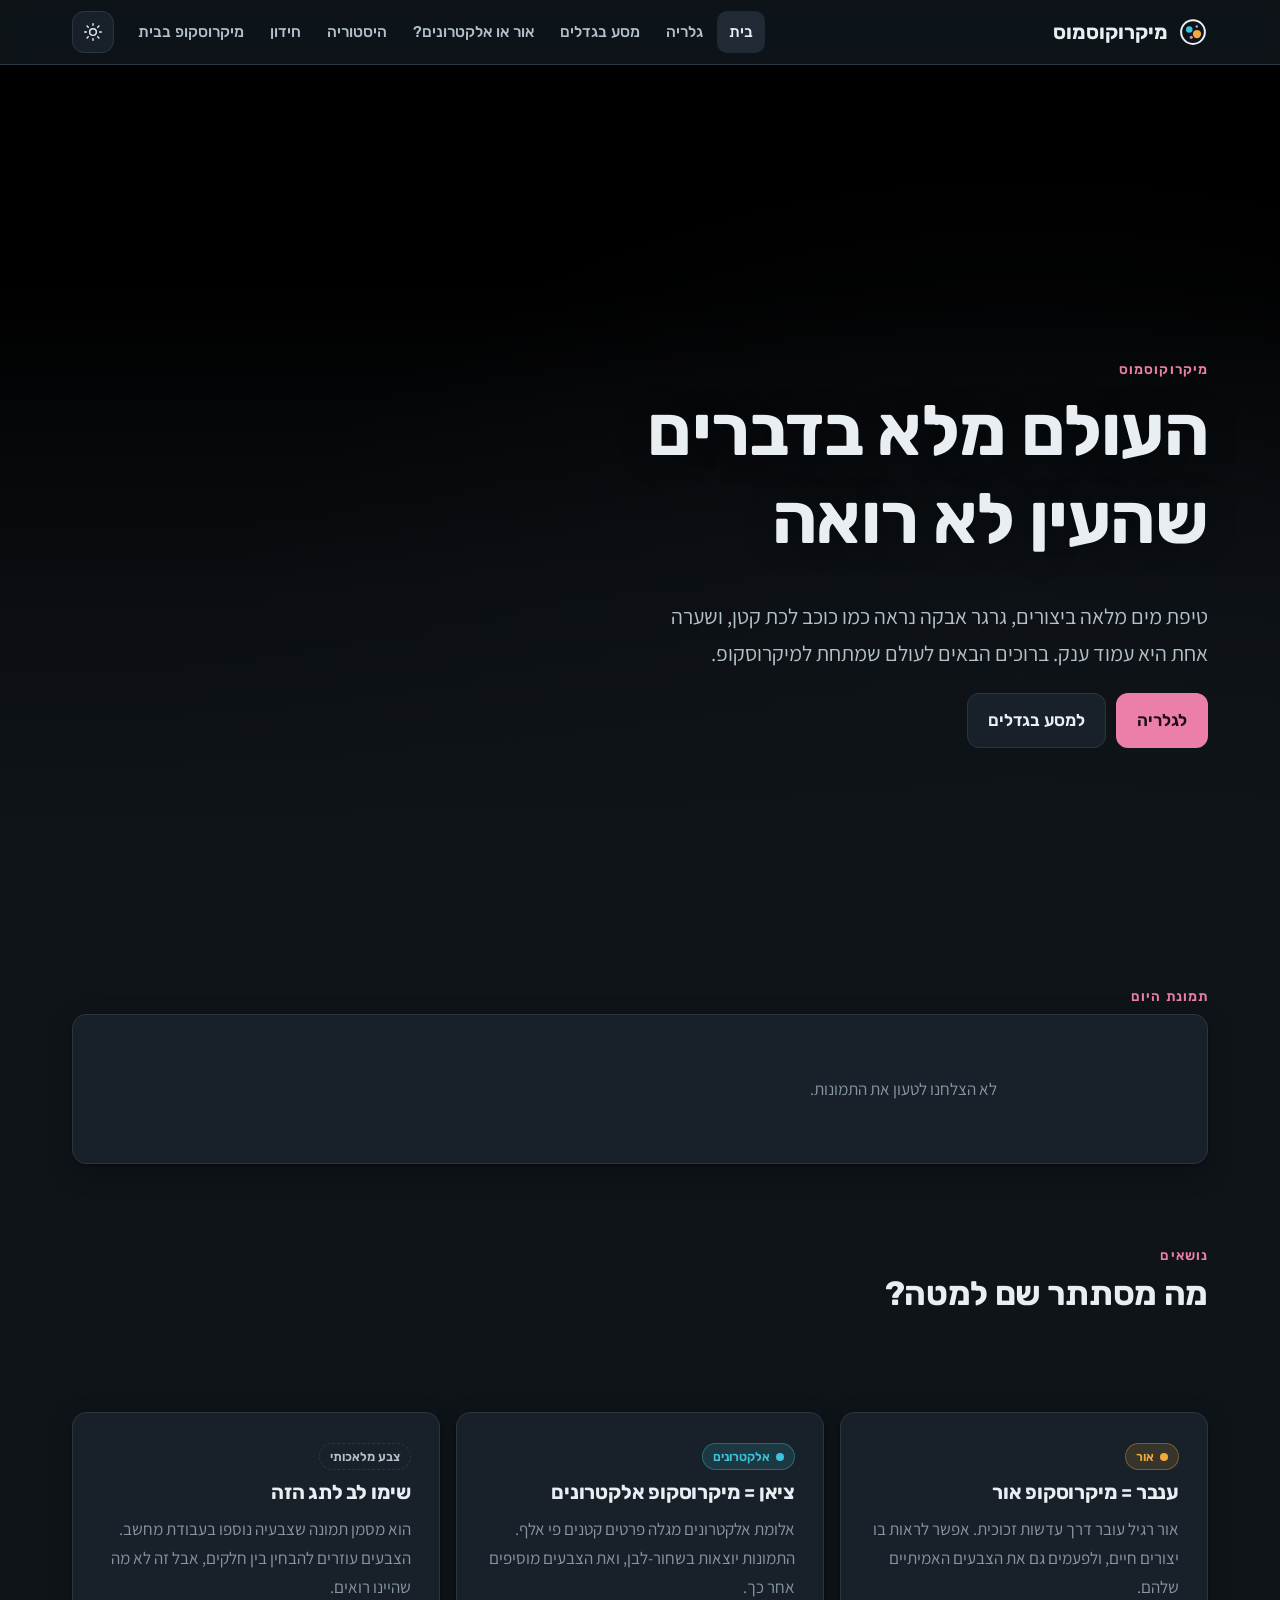
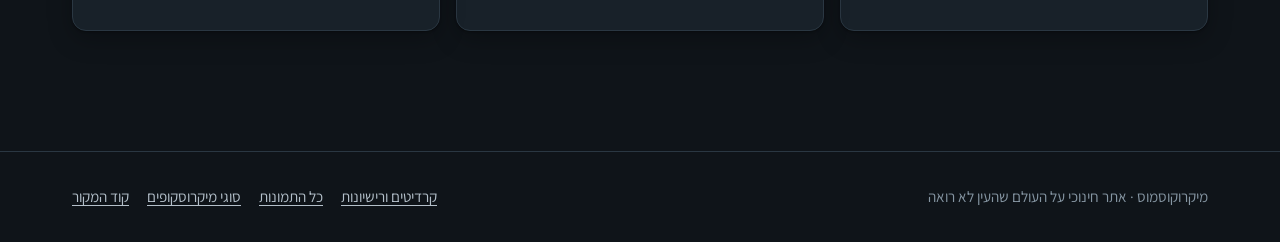
==== index.html @ 222867d0 "Site skeleton: pages, styles, JS, image pipeline Co-Authored-By: Claude Opus 5.5 <noreply@anthropic." ====
<!doctype html>
<html lang="he" dir="rtl" data-theme="dark">
<head>
<meta charset="utf-8">
<meta name="viewport" content="width=device-width, initial-scale=1">
<title>מיקרוקוסמוס — העולם שהעין לא רואה</title>
<meta name="description" content="אתר חינוכי בעברית על מיקרוסקופים ותצלומי מיקרוסקופ: גלריה, מסע בסולם הגדלים, אור מול אלקטרונים, היסטוריה וחידון.">
<meta name="theme-color" content="#0f1419">
<meta property="og:type" content="website">
<meta property="og:locale" content="he_IL">
<meta property="og:title" content="מיקרוקוסמוס — העולם שהעין לא רואה">
<meta property="og:description" content="תצלומי מיקרוסקופ מרהיבים עם הסברים בעברית, מסע מהמילימטר לננומטר, וחידון.">
<meta property="og:image" content="img/og-default.jpg">
<meta name="twitter:card" content="summary_large_image">
<link rel="icon" href="img/favicon.svg" type="image/svg+xml">
<link rel="preconnect" href="https://fonts.googleapis.com">
<link rel="preconnect" href="https://fonts.gstatic.com" crossorigin>
<link rel="stylesheet" href="https://fonts.googleapis.com/css2?family=Assistant:wght@400;600;700&family=Rubik:wght@500;600;700&display=swap">
<link rel="stylesheet" href="css/style.css">
<link rel="preload" href="data/images.json" as="fetch" crossorigin>
<script>try{var t=JSON.parse(localStorage.getItem('mk:theme'))}catch(e){}document.documentElement.dataset.theme=t||'dark';</script>
<script type="module" src="js/pages/home.js"></script>
</head>
<body>
<a class="skip-link" href="#main">דילוג לתוכן</a>
<header id="site-header"></header>
<main id="main">
  <section class="hero" aria-labelledby="hero-title">
    <div class="hero-media" id="hero-media"></div>
    <div class="container hero-content">
      <span class="eyebrow">מיקרוקוסמוס</span>
      <h1 id="hero-title">העולם מלא בדברים שהעין לא רואה</h1>
      <p>טיפת מים מלאה ביצורים, גרגר אבקה נראה כמו כוכב לכת קטן, ושערה אחת היא עמוד ענק. ברוכים הבאים לעולם שמתחת למיקרוסקופ.</p>
      <div style="display:flex;gap:10px;flex-wrap:wrap;margin-top:18px">
        <a class="btn btn-primary" href="gallery.html">לגלריה</a>
        <a class="btn" href="scale.html">למסע בגדלים</a>
      </div>
      <a class="hero-caption" id="hero-caption" href="gallery.html"></a>
    </div>
  </section>

  <section class="section-tight container" aria-labelledby="gates-title">
    <h2 id="gates-title" class="visually-hidden">מאיפה להתחיל?</h2>
    <div class="gates" id="gates"></div>
  </section>

  <section class="section container" aria-labelledby="iotd-title">
    <span class="eyebrow">תמונת היום</span>
    <h2 id="iotd-title" class="visually-hidden">תמונת היום</h2>
    <div class="card iotd" id="iotd"><div class="loading">טוען…</div></div>
  </section>

  <section class="section container" aria-labelledby="cats-title" style="padding-top:0">
    <span class="eyebrow">נושאים</span>
    <h2 id="cats-title">מה מסתתר שם למטה?</h2>
    <div class="cat-strip" id="cat-strip"></div>
  </section>

  <section class="section container" aria-labelledby="how-title" style="padding-top:0">
    <div class="grid-3">
      <div class="card card-pad">
        <span class="badge badge-light"><span class="dot"></span>אור</span>
        <h3 style="margin-top:10px">ענבר = מיקרוסקופ אור</h3>
        <p class="muted" style="margin:0">אור רגיל עובר דרך עדשות זכוכית. אפשר לראות בו יצורים חיים, ולפעמים גם את הצבעים האמיתיים שלהם.</p>
      </div>
      <div class="card card-pad">
        <span class="badge badge-electron"><span class="dot"></span>אלקטרונים</span>
        <h3 style="margin-top:10px">ציאן = מיקרוסקופ אלקטרונים</h3>
        <p class="muted" style="margin:0">אלומת אלקטרונים מגלה פרטים קטנים פי אלף. התמונות יוצאות בשחור-לבן, ואת הצבעים מוסיפים אחר כך.</p>
      </div>
      <div class="card card-pad">
        <span class="badge badge-false">צבע מלאכותי</span>
        <h3 style="margin-top:10px">שימו לב לתג הזה</h3>
        <p class="muted" style="margin:0">הוא מסמן תמונה שצבעיה נוספו בעבודת מחשב. הצבעים עוזרים להבחין בין חלקים, אבל זה לא מה שהיינו רואים.</p>
      </div>
    </div>
  </section>
</main>
<footer id="site-footer"></footer>
</body>
</html>
---- css/style.css ----
/* ==========================================================================
   Microkosmos — shared styles
   Tokens first; light theme overrides under [data-theme="light"].
   Colour language (site-wide): amber = light microscope, cyan = electron,
   violet = probe (STM/AFM), sepia = historical illustration.
   ========================================================================== */

:root {
  color-scheme: dark;
  --bg: #0f1419;
  --bg-2: #131a21;
  --surface: #182129;
  --surface-2: #1f2a34;
  --border: #2a3742;
  --text: #e9eef2;
  --text-2: #b4c0ca;
  --text-3: #8696a3;

  --brand: #ec7fa9;          /* eosin pink — the one secondary brand colour */
  --brand-ink: #1a0f14;

  --light: #f2a93b;          /* light microscopy */
  --light-ink: #2a1a03;
  --light-soft: rgba(242, 169, 59, .14);
  --electron: #3bc4d9;       /* electron microscopy */
  --electron-ink: #032228;
  --electron-soft: rgba(59, 196, 217, .14);
  --probe: #b49cff;
  --probe-ink: #1b1233;
  --probe-soft: rgba(180, 156, 255, .15);
  --illus: #d6bf9a;
  --illus-ink: #251c0e;
  --illus-soft: rgba(214, 191, 154, .14);

  --ok: #5fd39a;
  --bad: #ff7b7b;

  --radius: 14px;
  --radius-sm: 9px;
  --shadow: 0 1px 2px rgba(0,0,0,.3), 0 8px 24px rgba(0,0,0,.25);
  --shadow-lg: 0 2px 6px rgba(0,0,0,.35), 0 18px 48px rgba(0,0,0,.35);

  --font-head: "Rubik", "Heebo", system-ui, sans-serif;
  --font-body: "Assistant", "Heebo", system-ui, sans-serif;
  --fs-body: 1.0625rem;      /* 17px */
  --maxw: 1200px;
  --gutter: clamp(16px, 4vw, 32px);
  --header-h: 64px;
  --ease: cubic-bezier(.2, .7, .2, 1);
}

:root[data-theme="light"] {
  color-scheme: light;
  --bg: #f6f7f9;
  --bg-2: #eef1f4;
  --surface: #ffffff;
  --surface-2: #f1f4f7;
  --border: #d9e0e6;
  --text: #121a21;
  --text-2: #3b4a56;
  --text-3: #5b6b78;
  --brand: #b8306a;
  --brand-ink: #ffffff;
  --light: #a35f00;
  --light-ink: #ffffff;
  --light-soft: rgba(214, 133, 18, .13);
  --electron: #00778a;
  --electron-ink: #ffffff;
  --electron-soft: rgba(0, 140, 160, .11);
  --probe: #6a45d8;
  --probe-ink: #ffffff;
  --probe-soft: rgba(106, 69, 216, .1);
  --illus: #7b5a2a;
  --illus-ink: #ffffff;
  --illus-soft: rgba(123, 90, 42, .1);
  --ok: #17803d;
  --bad: #c62828;
  --shadow: 0 1px 2px rgba(16,24,32,.06), 0 8px 24px rgba(16,24,32,.08);
  --shadow-lg: 0 2px 6px rgba(16,24,32,.08), 0 18px 48px rgba(16,24,32,.14);
}

/* ------------------------------------------------------------------ base */
*, *::before, *::after { box-sizing: border-box; }
html { -webkit-text-size-adjust: 100%; scroll-padding-top: calc(var(--header-h) + 16px); }
body {
  margin: 0;
  background: var(--bg);
  color: var(--text);
  font-family: var(--font-body);
  font-size: var(--fs-body);
  line-height: 1.7;
  min-height: 100vh;
  display: flex;
  flex-direction: column;
  overflow-x: hidden;
}
main { flex: 1; }
img { max-width: 100%; display: block; }
a { color: var(--brand); text-underline-offset: 3px; }
a:hover { text-decoration-thickness: 2px; }
h1, h2, h3, h4 { font-family: var(--font-head); line-height: 1.25; margin: 0 0 .5em; font-weight: 700; letter-spacing: -.01em; }
h1 { font-size: clamp(2rem, 5vw, 3.2rem); }
h2 { font-size: clamp(1.5rem, 3.4vw, 2.1rem); }
h3 { font-size: 1.25rem; }
p { margin: 0 0 1em; }
button, input, select { font: inherit; color: inherit; }
:focus-visible { outline: 3px solid var(--brand); outline-offset: 2px; border-radius: 6px; }
::selection { background: var(--brand); color: var(--brand-ink); }
.ltr { direction: ltr; unicode-bidi: isolate; display: inline-block; }
bdi { unicode-bidi: isolate; }

.skip-link {
  position: absolute; inset-inline-start: 12px; top: -60px; z-index: 100;
  background: var(--brand); color: var(--brand-ink); padding: 10px 16px; border-radius: 10px; font-weight: 700;
}
.skip-link:focus { top: 12px; }
.visually-hidden { position: absolute !important; width: 1px; height: 1px; overflow: hidden; clip: rect(0 0 0 0); white-space: nowrap; }

.container { width: 100%; max-width: var(--maxw); margin-inline: auto; padding-inline: var(--gutter); }
.section { padding-block: clamp(40px, 7vw, 80px); }
.section-tight { padding-block: clamp(24px, 4vw, 40px); }
.eyebrow { font-family: var(--font-head); font-size: .85rem; font-weight: 600; letter-spacing: .08em; color: var(--brand); margin-bottom: .4em; display: block; }
.lead { font-size: 1.2rem; color: var(--text-2); max-width: 62ch; }
.muted { color: var(--text-3); }
.page-head { padding-block: clamp(28px, 6vw, 56px) clamp(12px, 3vw, 24px); }
.page-head p { color: var(--text-2); max-width: 65ch; font-size: 1.15rem; }

/* ---------------------------------------------------------------- header */
.site-header {
  position: sticky; top: 0; z-index: 50;
  background: color-mix(in srgb, var(--bg) 85%, transparent);
  backdrop-filter: saturate(1.4) blur(12px);
  -webkit-backdrop-filter: saturate(1.4) blur(12px);
  border-bottom: 1px solid var(--border);
}
.site-header .container { display: flex; align-items: center; gap: 12px; height: var(--header-h); }
.logo { display: flex; align-items: center; gap: 10px; text-decoration: none; color: var(--text); font-family: var(--font-head); font-weight: 700; font-size: 1.25rem; }
.logo svg { width: 30px; height: 30px; flex: none; }
.nav { margin-inline-start: auto; display: flex; align-items: center; gap: 2px; }
.nav a {
  color: var(--text-2); text-decoration: none; padding: 8px 12px; border-radius: 10px;
  font-family: var(--font-head); font-size: .97rem; font-weight: 500; white-space: nowrap;
}
.nav a:hover { color: var(--text); background: var(--surface); }
.nav a[aria-current="page"] { color: var(--text); background: var(--surface-2); }
.icon-btn {
  display: inline-grid; place-items: center; width: 42px; height: 42px; border-radius: 12px;
  border: 1px solid var(--border); background: var(--surface); color: var(--text); cursor: pointer;
}
.icon-btn:hover { background: var(--surface-2); }
.icon-btn svg { width: 20px; height: 20px; }
.menu-btn { display: none; }
@media (max-width: 960px) {
  .menu-btn { display: inline-grid; margin-inline-start: auto; }
  .nav {
    position: fixed; inset: var(--header-h) 0 auto 0; flex-direction: column; align-items: stretch;
    background: var(--bg); border-bottom: 1px solid var(--border); padding: 8px var(--gutter) 16px;
    gap: 2px; display: none; box-shadow: var(--shadow-lg); max-height: calc(100vh - var(--header-h)); overflow: auto;
  }
  .nav.open { display: flex; }
  .nav a { padding: 12px 14px; font-size: 1.05rem; }
}

/* ---------------------------------------------------------------- footer */
.site-footer { border-top: 1px solid var(--border); margin-top: 40px; padding-block: 32px; color: var(--text-3); font-size: .95rem; }
.site-footer .container { display: flex; flex-wrap: wrap; gap: 12px 28px; justify-content: space-between; align-items: center; }
.site-footer nav { display: flex; flex-wrap: wrap; gap: 6px 18px; }
.site-footer a { color: var(--text-2); }

/* --------------------------------------------------------------- buttons */
.btn {
  display: inline-flex; align-items: center; justify-content: center; gap: 8px;
  padding: 12px 20px; border-radius: 12px; border: 1px solid var(--border);
  background: var(--surface); color: var(--text); font-family: var(--font-head); font-weight: 600;
  text-decoration: none; cursor: pointer; transition: background .2s, transform .2s var(--ease), border-color .2s;
  min-height: 46px;
}
.btn:hover { background: var(--surface-2); }
.btn:active { transform: scale(.98); }
.btn-primary { background: var(--brand); color: var(--brand-ink); border-color: transparent; }
.btn-primary:hover { background: color-mix(in srgb, var(--brand) 88%, white); }
.btn svg { width: 18px; height: 18px; }
.btn-sm { padding: 7px 12px; min-height: 36px; font-size: .92rem; border-radius: 10px; }

/* ---------------------------------------------------------------- badges */
.badge {
  display: inline-flex; align-items: center; gap: 6px; padding: 2px 10px; border-radius: 999px;
  font-family: var(--font-head); font-size: .78rem; font-weight: 600; line-height: 1.7;
  background: var(--surface-2); color: var(--text-2); border: 1px solid var(--border); white-space: nowrap;
}
.badge .dot { width: 8px; height: 8px; border-radius: 50%; background: currentColor; }
.badge-light { background: var(--light-soft); color: var(--light); border-color: color-mix(in srgb, var(--light) 35%, transparent); }
.badge-electron { background: var(--electron-soft); color: var(--electron); border-color: color-mix(in srgb, var(--electron) 35%, transparent); }
.badge-probe { background: var(--probe-soft); color: var(--probe); border-color: color-mix(in srgb, var(--probe) 35%, transparent); }
.badge-illustration { background: var(--illus-soft); color: var(--illus); border-color: color-mix(in srgb, var(--illus) 35%, transparent); }
.badge-false { background: transparent; border-style: dashed; color: var(--text-2); }
.badge-unverified { background: #5a1d1d; color: #ffd0d0; border-color: #a33; }

/* ------------------------------------------------------------------ cards */
.card {
  background: var(--surface); border: 1px solid var(--border); border-radius: var(--radius);
  box-shadow: var(--shadow); overflow: hidden;
}
.card-pad { padding: clamp(18px, 3vw, 28px); }

/* gallery / image cards */
.img-grid {
  display: grid; gap: clamp(10px, 1.6vw, 18px);
  grid-template-columns: repeat(auto-fill, minmax(min(240px, 45%), 1fr));
}
@media (max-width: 520px) { .img-grid { grid-template-columns: 1fr 1fr; } }
.img-card {
  position: relative; display: flex; flex-direction: column; text-decoration: none; color: var(--text);
  background: var(--surface); border: 1px solid var(--border); border-radius: var(--radius); overflow: hidden;
  transition: transform .35s var(--ease), box-shadow .35s var(--ease), border-color .35s;
}
.img-card:hover { transform: translateY(-3px); box-shadow: var(--shadow-lg); border-color: color-mix(in srgb, var(--text) 18%, var(--border)); }
.img-card .thumb { aspect-ratio: 1 / 1; overflow: hidden; background: #000; position: relative; }
.img-card .thumb img { width: 100%; height: 100%; object-fit: cover; transition: transform .6s var(--ease); }
.img-card:hover .thumb img { transform: scale(1.04); }
.img-card .thumb .badges { position: absolute; inset-inline-start: 8px; top: 8px; display: flex; gap: 6px; flex-wrap: wrap; }
.img-card .thumb .badges .badge { backdrop-filter: blur(6px); background: rgba(10, 14, 18, .72); }
:root[data-theme="light"] .img-card .thumb .badges .badge { background: rgba(255,255,255,.88); }
.img-card .meta { padding: 10px 12px 12px; display: flex; flex-direction: column; gap: 2px; }
.img-card .meta h3 { font-size: 1rem; margin: 0; font-weight: 600; }
.img-card .meta .size { font-size: .88rem; color: var(--text-3); }
.img-card .mtype { position: absolute; inset-inline: 0; bottom: 0; height: 3px; }
.mtype-light { background: var(--light); }
.mtype-electron { background: var(--electron); }
.mtype-probe { background: var(--probe); }
.mtype-illustration { background: var(--illus); }

/* ------------------------------------------------------------------- hero */
.hero { position: relative; min-height: min(86vh, 760px); display: grid; align-items: end; overflow: hidden; isolation: isolate; }
.hero-media { position: absolute; inset: 0; z-index: -2; background: #000; }
.hero-media img { width: 100%; height: 100%; object-fit: cover; opacity: 0; transition: opacity 1.2s ease; transform: scale(1.06); animation: heroZoom 24s ease-out forwards; }
.hero-media img.loaded { opacity: .9; }
@keyframes heroZoom { to { transform: scale(1); } }
.hero::after {
  content: ""; position: absolute; inset: 0; z-index: -1;
  background:
    linear-gradient(to top, var(--bg) 0%, color-mix(in srgb, var(--bg) 70%, transparent) 30%, transparent 70%),
    radial-gradient(ellipse at 80% 100%, color-mix(in srgb, var(--bg) 80%, transparent), transparent 60%);
}
:root[data-theme="light"] .hero::after {
  background: linear-gradient(to top, var(--bg) 0%, color-mix(in srgb, var(--bg) 82%, transparent) 34%, transparent 72%);
}
.hero-content { padding-block: 120px 48px; }
.hero h1 { font-size: clamp(2.3rem, 6.5vw, 4.4rem); max-width: 14ch; text-wrap: balance; text-shadow: 0 2px 30px rgba(0,0,0,.35); }
.hero p { font-size: clamp(1.1rem, 2.4vw, 1.35rem); max-width: 50ch; color: var(--text-2); }
.hero-credit { position: absolute; inset-inline-end: var(--gutter); top: calc(var(--header-h) - 48px); font-size: .8rem; color: rgba(255,255,255,.7); text-shadow: 0 1px 4px #000; padding-top: 60px; }
.hero-credit a { color: inherit; }
.hero-caption { display: inline-flex; gap: 10px; align-items: center; margin-top: 8px; font-size: .95rem; color: var(--text-2); }

/* gateways */
.gates { display: grid; gap: 14px; grid-template-columns: repeat(5, 1fr); }
@media (max-width: 1060px) { .gates { grid-template-columns: repeat(3, 1fr); } }
@media (max-width: 640px) { .gates { grid-template-columns: 1fr 1fr; } .gates .gate:first-child { grid-column: 1 / -1; } }
.gate {
  position: relative; display: flex; flex-direction: column; gap: 6px; padding: 18px; min-height: 170px;
  text-decoration: none; color: var(--text); border-radius: var(--radius); border: 1px solid var(--border);
  background: var(--surface); overflow: hidden; transition: transform .35s var(--ease), border-color .3s, box-shadow .3s;
}
.gate:hover { transform: translateY(-3px); box-shadow: var(--shadow-lg); border-color: color-mix(in srgb, var(--gate, var(--brand)) 50%, var(--border)); }
.gate .gate-icon { width: 44px; height: 44px; border-radius: 12px; display: grid; place-items: center; background: color-mix(in srgb, var(--gate, var(--brand)) 15%, transparent); color: var(--gate, var(--brand)); margin-bottom: 6px; }
.gate .gate-icon svg { width: 24px; height: 24px; }
.gate h3 { margin: 0; font-size: 1.15rem; }
.gate p { margin: 0; color: var(--text-3); font-size: .95rem; line-height: 1.5; }
.gate .gate-bg { position: absolute; inset-inline-end: -30px; bottom: -30px; width: 130px; height: 130px; border-radius: 50%; opacity: .16; object-fit: cover; transition: opacity .3s, transform .5s var(--ease); }
.gate:hover .gate-bg { opacity: .3; transform: scale(1.08); }

/* image of the day */
.iotd { display: grid; grid-template-columns: 1.15fr 1fr; gap: 0; }
.iotd .media { background: #000; min-height: 320px; position: relative; }
.iotd .media img { position: absolute; inset: 0; width: 100%; height: 100%; object-fit: cover; }
.iotd .body { padding: clamp(20px, 4vw, 40px); display: flex; flex-direction: column; justify-content: center; }
@media (max-width: 760px) { .iotd { grid-template-columns: 1fr; } .iotd .media { aspect-ratio: 4/3; min-height: 0; } }

.cat-strip { display: grid; gap: 12px; grid-template-columns: repeat(auto-fill, minmax(160px, 1fr)); }
.cat-tile { position: relative; aspect-ratio: 4 / 3; border-radius: var(--radius); overflow: hidden; text-decoration: none; color: #fff; background: #000; border: 1px solid var(--border); }
.cat-tile img { width: 100%; height: 100%; object-fit: cover; opacity: .75; transition: transform .6s var(--ease), opacity .3s; }
.cat-tile:hover img { transform: scale(1.06); opacity: .9; }
.cat-tile span { position: absolute; inset-inline: 0; bottom: 0; padding: 30px 12px 10px; font-family: var(--font-head); font-weight: 600; background: linear-gradient(transparent, rgba(0,0,0,.8)); line-height: 1.3; }

/* ---------------------------------------------------------------- gallery */
.gallery-layout { display: grid; grid-template-columns: 270px 1fr; gap: 28px; align-items: start; }
.filters { position: sticky; top: calc(var(--header-h) + 16px); display: flex; flex-direction: column; gap: 18px; max-height: calc(100vh - var(--header-h) - 32px); overflow: auto; padding-bottom: 12px; padding-inline-end: 4px; }
.filter-group h3 { font-size: .9rem; color: var(--text-3); margin-bottom: 8px; font-weight: 600; letter-spacing: .03em; }
.chips { display: flex; flex-wrap: wrap; gap: 6px; }
.chip {
  border: 1px solid var(--border); background: var(--surface); color: var(--text-2); border-radius: 999px;
  padding: 5px 12px; font-size: .92rem; cursor: pointer; font-family: var(--font-body); font-weight: 600; line-height: 1.5;
  display: inline-flex; align-items: center; gap: 6px; transition: background .2s, color .2s, border-color .2s;
}
.chip:hover { color: var(--text); border-color: var(--text-3); }
.chip[aria-pressed="true"] { background: var(--text); color: var(--bg); border-color: var(--text); }
.chip[data-m="light"][aria-pressed="true"] { background: var(--light); color: var(--light-ink); border-color: var(--light); }
.chip[data-m="electron"][aria-pressed="true"] { background: var(--electron); color: var(--electron-ink); border-color: var(--electron); }
.chip[data-m="probe"][aria-pressed="true"] { background: var(--probe); color: var(--probe-ink); border-color: var(--probe); }
.chip[data-m="illustration"][aria-pressed="true"] { background: var(--illus); color: var(--illus-ink); border-color: var(--illus); }
.chip .count { font-size: .78rem; opacity: .7; }
.search-box { position: relative; }
.search-box input, .select {
  width: 100%; padding: 10px 14px; padding-inline-start: 40px; border-radius: 12px; border: 1px solid var(--border);
  background: var(--surface); color: var(--text); min-height: 44px;
}
.select { padding-inline-start: 14px; appearance: none; background-image: linear-gradient(45deg, transparent 50%, var(--text-3) 50%), linear-gradient(135deg, var(--text-3) 50%, transparent 50%); background-position: 18px 50%, 12px 50%; background-size: 6px 6px; background-repeat: no-repeat; }
.search-box svg { position: absolute; inset-inline-start: 12px; top: 50%; transform: translateY(-50%); width: 18px; height: 18px; color: var(--text-3); pointer-events: none; }
.gallery-toolbar { display: flex; gap: 10px; align-items: center; justify-content: space-between; flex-wrap: wrap; margin-bottom: 14px; }
.result-count { color: var(--text-3); font-size: .95rem; }
.filter-toggle { display: none; }
.drawer-head, .drawer-foot { display: none; }
.empty { text-align: center; padding: 60px 20px; color: var(--text-3); }
@media (max-width: 900px) {
  .gallery-layout { grid-template-columns: 1fr; }
  .filter-toggle { display: inline-flex; }
  .filters {
    position: fixed; inset: auto 0 0 0; top: auto; z-index: 70; max-height: 82vh; background: var(--bg);
    border-top-left-radius: 20px; border-top-right-radius: 20px; padding: 0 var(--gutter) 0; box-shadow: 0 -10px 40px rgba(0,0,0,.4);
    transform: translateY(105%); transition: transform .35s var(--ease); visibility: hidden; border-top: 1px solid var(--border);
  }
  .filters.open { transform: none; visibility: visible; }
  .drawer-head { display: flex; justify-content: space-between; align-items: center; position: sticky; top: 0; background: var(--bg); padding: 14px 0 6px; z-index: 1; }
  .drawer-head::before { content: ""; position: absolute; top: 6px; left: 50%; translate: -50% 0; width: 44px; height: 4px; border-radius: 4px; background: var(--border); }
  .drawer-foot { display: flex; gap: 8px; position: sticky; bottom: 0; background: var(--bg); padding: 12px 0 16px; }
  .drawer-foot .btn { flex: 1; }
  .scrim { position: fixed; inset: 0; background: rgba(0,0,0,.5); z-index: 60; opacity: 0; pointer-events: none; transition: opacity .3s; }
  .scrim.open { opacity: 1; pointer-events: auto; }
}

/* ------------------------------------------------------------- image page */
.image-page { display: grid; grid-template-columns: minmax(0, 1.5fr) minmax(300px, 1fr); gap: clamp(20px, 3vw, 36px); align-items: start; padding-top: 20px; }
@media (max-width: 960px) { .image-page { grid-template-columns: 1fr; } }
.viewer-wrap { position: sticky; top: calc(var(--header-h) + 12px); }
@media (max-width: 960px) { .viewer-wrap { position: static; } }
.viewer {
  position: relative; background: #000; border-radius: var(--radius); overflow: hidden; touch-action: none;
  aspect-ratio: var(--ar, 4/3); max-height: calc(100vh - var(--header-h) - 120px); width: 100%; cursor: grab; user-select: none;
}
.viewer.dragging { cursor: grabbing; }
.viewer img { position: absolute; top: 0; left: 0; width: 100%; height: 100%; object-fit: contain; transform-origin: 0 0; will-change: transform; pointer-events: none; }
.viewer-controls { position: absolute; bottom: 10px; inset-inline-end: 10px; display: flex; gap: 6px; z-index: 2; }
.viewer-controls button { width: 38px; height: 38px; border-radius: 10px; border: 1px solid rgba(255,255,255,.2); background: rgba(10,14,18,.7); color: #fff; display: grid; place-items: center; cursor: pointer; backdrop-filter: blur(6px); }
.viewer-controls button:hover { background: rgba(30,40,50,.9); }
.viewer-controls svg { width: 18px; height: 18px; }
.viewer-hint { position: absolute; top: 10px; inset-inline-end: 10px; font-size: .8rem; color: rgba(255,255,255,.8); background: rgba(10,14,18,.6); padding: 3px 10px; border-radius: 999px; z-index: 2; pointer-events: none; transition: opacity .5s; }
.scalebar { position: absolute; bottom: 14px; left: 14px; z-index: 2; color: #fff; font-family: var(--font-head); font-size: .82rem; font-weight: 600; text-shadow: 0 1px 3px #000; display: flex; flex-direction: column; align-items: flex-start; gap: 3px; pointer-events: none; direction: ltr; }
.scalebar .bar { height: 5px; background: #fff; border-radius: 2px; box-shadow: 0 0 0 1px rgba(0,0,0,.6); transition: width .15s; }
.scale-strip { display: flex; align-items: center; gap: 10px; margin: 10px 0 0; color: var(--text-2); font-size: .95rem; flex-wrap: wrap; }
.image-info h1 { font-size: clamp(1.7rem, 3.6vw, 2.4rem); margin-bottom: 4px; }
.image-info .subtitle { color: var(--text-3); margin-bottom: 14px; direction: ltr; text-align: right; font-size: .98rem; }
.badge-row { display: flex; flex-wrap: wrap; gap: 6px; margin-bottom: 16px; }
.main-text { font-size: 1.15rem; line-height: 1.75; }
details.deep { border: 1px solid var(--border); border-radius: var(--radius-sm); background: var(--surface); margin: 16px 0; }
details.deep summary { cursor: pointer; padding: 12px 16px; font-family: var(--font-head); font-weight: 600; list-style: none; display: flex; align-items: center; gap: 8px; }
details.deep summary::-webkit-details-marker { display: none; }
details.deep summary svg { width: 18px; height: 18px; transition: transform .25s; color: var(--brand); }
details.deep[open] summary svg { transform: rotate(90deg); }
details.deep .deep-body { padding: 0 16px 14px; color: var(--text-2); }
.info-card { border-radius: var(--radius-sm); border: 1px solid var(--border); background: var(--surface); padding: 16px; margin: 14px 0; }
.info-card h2 { font-size: 1.05rem; margin-bottom: 10px; display: flex; gap: 8px; align-items: center; }
.info-card h2 svg { width: 20px; height: 20px; color: var(--brand); }
.facts { display: grid; grid-template-columns: auto 1fr; gap: 6px 14px; margin: 0; font-size: .98rem; }
.facts dt { color: var(--text-3); }
.facts dd { margin: 0; }
.funfact { background: color-mix(in srgb, var(--brand) 10%, var(--surface)); border-color: color-mix(in srgb, var(--brand) 30%, var(--border)); }
.compare-size { background: var(--surface-2); }
.credit { font-size: .9rem; color: var(--text-2); border-top: 1px solid var(--border); padding-top: 10px; margin-top: 10px; }
.credit a { color: var(--text-2); }
.credit .lic { display: inline-block; }
.related { margin-top: 40px; }
.pager { display: flex; justify-content: space-between; gap: 10px; margin: 14px 0 0; }

/* -------------------------------------------------------------- tooltips */
.term { border-bottom: 1px dotted currentColor; cursor: help; position: relative; }
.term:focus { outline: none; }
.term[data-tip]:hover::after, .term[data-tip]:focus::after {
  content: attr(data-tip); position: absolute; bottom: calc(100% + 6px); inset-inline-start: 0; width: max-content; max-width: 260px;
  background: var(--text); color: var(--bg); font-size: .85rem; line-height: 1.45; padding: 7px 10px; border-radius: 8px; z-index: 20; font-weight: 500;
}

/* ------------------------------------------------------- light vs electron */
.versus { display: grid; grid-template-columns: 1fr 1fr; gap: 16px; }
@media (max-width: 760px) { .versus { grid-template-columns: 1fr; } }
.world { border-radius: var(--radius); padding: clamp(18px, 3vw, 28px); border: 1px solid var(--border); position: relative; overflow: hidden; }
.world.light { background: linear-gradient(160deg, var(--light-soft), transparent 60%), var(--surface); border-color: color-mix(in srgb, var(--light) 40%, var(--border)); }
.world.electron { background: linear-gradient(160deg, var(--electron-soft), transparent 60%), var(--surface); border-color: color-mix(in srgb, var(--electron) 40%, var(--border)); }
.world h3 { display: flex; align-items: center; gap: 10px; font-size: 1.4rem; }
.world.light h3 { color: var(--light); }
.world.electron h3 { color: var(--electron); }
.world h3 svg { width: 28px; height: 28px; }
.world dl { margin: 0; display: grid; gap: 12px; }
.world dt { font-size: .85rem; color: var(--text-3); font-family: var(--font-head); font-weight: 600; }
.world dd { margin: 0; font-size: 1.05rem; }
.world .sample { margin: 16px -4px 0; border-radius: 10px; overflow: hidden; aspect-ratio: 16/9; background: #000; }
.world .sample img { width: 100%; height: 100%; object-fit: cover; }

.compare {
  position: relative; aspect-ratio: 4 / 3; border-radius: var(--radius); overflow: hidden; background: #000; user-select: none; touch-action: pan-y;
  --pos: 50%;
}
.compare img { position: absolute; inset: 0; width: 100%; height: 100%; object-fit: cover; pointer-events: none; }
.compare .after { clip-path: inset(0 0 0 var(--pos)); }
.compare .before-gray { filter: grayscale(1) contrast(1.05); }
.compare .handle { position: absolute; top: 0; bottom: 0; left: var(--pos); width: 3px; margin-left: -1.5px; background: #fff; box-shadow: 0 0 8px rgba(0,0,0,.6); pointer-events: none; }
.compare .handle::after { content: "⇆"; position: absolute; top: 50%; left: 50%; translate: -50% -50%; width: 40px; height: 40px; border-radius: 50%; background: #fff; color: #111; display: grid; place-items: center; font-size: 18px; box-shadow: 0 2px 10px rgba(0,0,0,.4); }
.compare input[type=range] { position: absolute; inset: 0; width: 100%; height: 100%; opacity: 0; cursor: ew-resize; margin: 0; direction: ltr; }
.compare .lbl { position: absolute; top: 10px; padding: 3px 10px; border-radius: 999px; font-size: .82rem; font-weight: 700; font-family: var(--font-head); background: rgba(10,14,18,.75); color: #fff; pointer-events: none; }
.compare .lbl.l { left: 10px; }
.compare .lbl.r { right: 10px; }
.pairs { display: grid; gap: 20px; grid-template-columns: repeat(auto-fill, minmax(min(100%, 420px), 1fr)); }
.pair-card figcaption { padding: 12px 16px 16px; }
.pair-card .legend { display: flex; justify-content: space-between; gap: 8px; flex-wrap: wrap; margin-top: 6px; }

.diagram-row { display: grid; grid-template-columns: 1fr 1fr; gap: 16px; }
@media (max-width: 760px) { .diagram-row { grid-template-columns: 1fr; } }
.diagram svg { width: 100%; height: auto; display: block; }
.diagram figcaption { padding: 12px 16px 16px; color: var(--text-2); }

.tech-grid { display: grid; gap: 14px; grid-template-columns: repeat(auto-fill, minmax(min(100%, 300px), 1fr)); }
.tech-card { display: flex; flex-direction: column; }
.tech-card .tc-img { aspect-ratio: 16/9; background: var(--surface-2); position: relative; overflow: hidden; }
.tech-card .tc-img img { width: 100%; height: 100%; object-fit: cover; }
.tech-card .tc-img .ph { position: absolute; inset: 0; display: grid; place-items: center; color: var(--text-3); }
.tech-card .tc-img .ph svg { width: 48px; height: 48px; opacity: .6; }
.tech-card .tc-body { padding: 16px; display: flex; flex-direction: column; gap: 6px; flex: 1; }
.tech-card h3 { margin: 0; font-size: 1.15rem; }
.tech-card .en { color: var(--text-3); font-size: .9rem; direction: ltr; text-align: right; }
.tech-card .who { font-size: .9rem; color: var(--text-3); margin-top: auto; padding-top: 6px; }
.tech-card details.deep { margin: 6px 0 0; }

/* ----------------------------------------------------------------- history */
.tl-filters { display: flex; flex-wrap: wrap; gap: 8px; margin-bottom: 24px; }
.timeline { position: relative; padding: 10px 0; }
.timeline::before { content: ""; position: absolute; top: 0; bottom: 0; inset-inline-start: 50%; width: 2px; background: var(--border); transform: translateX(50%); }
.tl-item { position: relative; width: 50%; padding-inline-end: 36px; margin-bottom: 26px; }
.tl-item.photography { margin-inline-start: 50%; padding-inline-end: 0; padding-inline-start: 36px; }
.tl-item::before { content: ""; position: absolute; top: 22px; inset-inline-end: -8px; width: 14px; height: 14px; border-radius: 50%; background: var(--tl, var(--brand)); border: 3px solid var(--bg); z-index: 1; }
.tl-item.photography::before { inset-inline-end: auto; inset-inline-start: -6px; }
.tl-item .card { border-top: 3px solid var(--tl, var(--brand)); }
.tl-item .tl-img { aspect-ratio: 16/9; background: #000; overflow: hidden; }
.tl-item .tl-img img { width: 100%; height: 100%; object-fit: cover; }
.tl-item.tall .tl-img img { object-fit: contain; background: #111; }
.tl-item .tl-body { padding: 16px 18px; }
.tl-year { font-family: var(--font-head); font-weight: 700; font-size: 1.5rem; color: var(--tl, var(--brand)); line-height: 1.2; }
.tl-item h3 { margin: 4px 0 8px; font-size: 1.15rem; }
.tl-item p { color: var(--text-2); margin: 0; }
.tl-item .dispute { margin-top: 10px; font-size: .9rem; color: var(--text-3); border-inline-start: 3px solid var(--border); padding-inline-start: 10px; }
.tl-item .tl-credit { font-size: .78rem; color: var(--text-3); padding: 6px 18px 12px; }
.tl-item .tl-credit a { color: var(--text-3); }
.type-instrument { --tl: var(--light); }
.type-discovery { --tl: var(--ok); }
.type-nobel { --tl: #f5d76e; }
:root[data-theme="light"] .type-nobel { --tl: #8a6d00; }
.type-photography { --tl: var(--brand); }
.track-legend { display: flex; gap: 18px; flex-wrap: wrap; color: var(--text-2); font-size: .95rem; margin-bottom: 14px; }
.track-legend span { display: inline-flex; gap: 8px; align-items: center; }
.track-legend i { width: 12px; height: 12px; border-radius: 50%; display: inline-block; }
@media (max-width: 760px) {
  .timeline::before { inset-inline-start: 8px; transform: none; }
  .tl-item, .tl-item.photography { width: auto; margin-inline-start: 0; padding-inline-start: 34px; padding-inline-end: 0; }
  .tl-item::before, .tl-item.photography::before { inset-inline-start: 2px; inset-inline-end: auto; }
}

/* ------------------------------------------------------------------- quiz */
.quiz-shell { max-width: 820px; margin-inline: auto; }
.mode-grid { display: grid; grid-template-columns: repeat(2, 1fr); gap: 12px; }
@media (max-width: 600px) { .mode-grid { grid-template-columns: 1fr; } }
.mode-card { text-align: start; border: 2px solid var(--border); background: var(--surface); border-radius: var(--radius); padding: 18px; cursor: pointer; display: flex; gap: 14px; align-items: flex-start; color: var(--text); transition: border-color .2s, transform .2s var(--ease); }
.mode-card:hover { transform: translateY(-2px); }
.mode-card[aria-pressed="true"] { border-color: var(--brand); background: color-mix(in srgb, var(--brand) 8%, var(--surface)); }
.mode-card .mi { width: 46px; height: 46px; border-radius: 12px; display: grid; place-items: center; background: var(--surface-2); flex: none; color: var(--brand); }
.mode-card .mi svg { width: 24px; height: 24px; }
.mode-card h3 { margin: 0 0 2px; font-size: 1.1rem; }
.mode-card p { margin: 0; color: var(--text-3); font-size: .95rem; line-height: 1.5; }
.seg { display: inline-flex; border: 1px solid var(--border); border-radius: 12px; overflow: hidden; background: var(--surface); }
.seg button { border: 0; background: transparent; padding: 10px 18px; cursor: pointer; font-family: var(--font-head); font-weight: 600; color: var(--text-2); min-height: 44px; }
.seg button[aria-pressed="true"] { background: var(--text); color: var(--bg); }
.quiz-top { display: flex; justify-content: space-between; align-items: center; gap: 12px; margin-bottom: 12px; flex-wrap: wrap; }
.progress { height: 6px; background: var(--surface-2); border-radius: 6px; overflow: hidden; flex: 1; min-width: 120px; }
.progress span { display: block; height: 100%; background: var(--brand); transition: width .4s var(--ease); }
.q-image { position: relative; aspect-ratio: 4/3; background: #000; border-radius: var(--radius); overflow: hidden; }
.q-image img { width: 100%; height: 100%; object-fit: contain; }
.q-image.zoomer img { object-fit: cover; transition: transform .9s var(--ease), filter .9s var(--ease); }
.q-two { display: grid; grid-template-columns: 1fr 1fr; gap: 12px; }
.q-two button { padding: 0; border: 3px solid var(--border); border-radius: var(--radius); overflow: hidden; background: #000; cursor: pointer; aspect-ratio: 1; position: relative; }
.q-two button img { width: 100%; height: 100%; object-fit: cover; }
.q-two button:hover { border-color: var(--text-3); }
.q-two button.correct { border-color: var(--ok); }
.q-two button.wrong { border-color: var(--bad); }
.q-two .cap { position: absolute; inset-inline: 0; bottom: 0; background: rgba(0,0,0,.75); color: #fff; padding: 8px 10px; font-size: .92rem; text-align: center; line-height: 1.35; }
.q-text { font-family: var(--font-head); font-size: 1.3rem; font-weight: 600; margin: 16px 0 12px; }
.answers { display: grid; grid-template-columns: 1fr 1fr; gap: 10px; }
@media (max-width: 560px) { .answers { grid-template-columns: 1fr; } }
.answer {
  border: 2px solid var(--border); background: var(--surface); border-radius: 14px; padding: 14px 16px; min-height: 58px;
  font-size: 1.08rem; font-weight: 600; cursor: pointer; text-align: start; color: var(--text); transition: border-color .2s, background .2s, transform .15s;
  display: flex; align-items: center; gap: 10px;
}
.answer:hover:not(:disabled) { border-color: var(--text-3); }
.answer:active:not(:disabled) { transform: scale(.985); }
.answer:disabled { cursor: default; }
.answer.correct { border-color: var(--ok); background: color-mix(in srgb, var(--ok) 16%, var(--surface)); }
.answer.wrong { border-color: var(--bad); background: color-mix(in srgb, var(--bad) 14%, var(--surface)); }
.answer.big { justify-content: center; font-size: 1.2rem; min-height: 72px; }
.answer.big.light-a { border-color: color-mix(in srgb, var(--light) 50%, var(--border)); }
.answer.big.electron-a { border-color: color-mix(in srgb, var(--electron) 50%, var(--border)); }
.feedback { margin-top: 14px; border-radius: var(--radius); padding: 16px 18px; border: 1px solid var(--border); background: var(--surface); animation: pop .35s var(--ease); }
.feedback.good { border-color: color-mix(in srgb, var(--ok) 50%, var(--border)); }
.feedback.bad { border-color: color-mix(in srgb, var(--bad) 50%, var(--border)); }
.feedback h3 { margin: 0 0 6px; display: flex; align-items: center; gap: 8px; }
.feedback.good h3 { color: var(--ok); }
.feedback.bad h3 { color: var(--bad); }
.feedback .row { display: flex; gap: 10px; justify-content: space-between; align-items: center; flex-wrap: wrap; margin-top: 10px; }
@keyframes pop { from { opacity: 0; transform: translateY(6px); } }
.score-big { font-family: var(--font-head); font-size: clamp(3rem, 10vw, 5rem); font-weight: 700; line-height: 1; color: var(--brand); }
.reveal-meter { display: flex; gap: 4px; margin-top: 10px; }
.reveal-meter span { flex: 1; height: 6px; border-radius: 4px; background: var(--surface-2); }
.reveal-meter span.on { background: var(--brand); }

/* ------------------------------------------------------------------- scale */
.scale-page { position: relative; }
.scale-hud {
  position: sticky; top: calc(var(--header-h) + 10px); z-index: 20; display: flex; justify-content: center; pointer-events: none; height: 0;
}
.scale-hud .hud {
  pointer-events: auto; display: flex; align-items: center; gap: 14px; background: color-mix(in srgb, var(--surface) 88%, transparent); backdrop-filter: blur(10px);
  border: 1px solid var(--border); border-radius: 999px; padding: 8px 10px 8px 18px; box-shadow: var(--shadow-lg); flex-wrap: nowrap;
}
.hud-size { font-family: var(--font-head); font-weight: 700; font-size: 1.3rem; min-width: 7.5em; text-align: center; font-variant-numeric: tabular-nums; }
.hud-unit { font-size: .85rem; color: var(--text-3); }
.hud input[type=range] { width: min(36vw, 260px); direction: ltr; accent-color: var(--brand); }
.scale-track { position: relative; margin-top: 70px; }
.scale-axis { position: absolute; top: 0; bottom: 0; left: 50%; width: 4px; margin-left: -2px; border-radius: 2px; background: linear-gradient(to bottom, var(--light) 0%, var(--light) var(--abbe, 70%), var(--electron) var(--abbe, 70%), var(--probe) 100%); opacity: .6; }
.scale-tick { position: absolute; left: 50%; transform: translate(-50%, -50%); font-family: var(--font-head); font-size: .85rem; font-weight: 700; color: var(--text-3); background: var(--bg); padding: 2px 8px; border-radius: 999px; border: 1px solid var(--border); z-index: 2; white-space: nowrap; direction: ltr; }
.scale-tick.minor { font-size: .72rem; font-weight: 500; opacity: .75; }
.scale-limit { position: absolute; inset-inline: 0; height: 0; border-top: 2px dashed var(--lim); z-index: 1; }
.scale-limit .lbl { position: absolute; top: -14px; inset-inline-start: 0; background: var(--bg); color: var(--lim); font-family: var(--font-head); font-weight: 700; font-size: .9rem; padding: 2px 10px; border: 1px solid var(--lim); border-radius: 999px; }
.scale-limit .lbl small { display: block; font-weight: 500; font-size: .78rem; color: var(--text-3); }
.scale-item { position: absolute; width: min(42%, 330px); display: flex; align-items: center; gap: 10px; z-index: 3; text-decoration: none; color: var(--text); }
.scale-item .conn { position: absolute; top: 50%; height: 1px; background: var(--text-3); opacity: .5; }
.scale-item .sdot { position: absolute; width: 10px; height: 10px; border-radius: 50%; background: var(--text); border: 2px solid var(--bg); }
.scale-item .sc-card { display: flex; gap: 10px; align-items: center; background: var(--surface); border: 1px solid var(--border); border-radius: 14px; padding: 8px; box-shadow: var(--shadow); width: 100%; transition: transform .3s var(--ease), border-color .3s; }
.scale-item:hover .sc-card { transform: scale(1.03); border-color: var(--text-3); }
.scale-item .sc-card img, .scale-item .sc-card .ref-ico { width: 72px; height: 72px; border-radius: 10px; object-fit: cover; flex: none; background: #000; }
.scale-item .ref-ico { display: grid; place-items: center; background: var(--surface-2) !important; color: var(--brand); }
.scale-item .ref-ico svg { width: 36px; height: 36px; }
.scale-item .sc-txt { min-width: 0; display: flex; flex-direction: column; line-height: 1.35; }
.scale-item .sc-txt b { font-family: var(--font-head); font-weight: 600; font-size: .98rem; }
.scale-item .sc-txt span { font-size: .85rem; color: var(--text-3); }
.scale-item.ref .sc-card { border-style: dashed; background: var(--bg-2); }
.scale-item .sc-txt .ref-tag { color: var(--brand); font-weight: 700; font-size: .75rem; }
.unit-toast { position: fixed; bottom: 22px; left: 50%; translate: -50% 0; z-index: 40; max-width: min(92vw, 520px); background: var(--text); color: var(--bg); padding: 12px 18px; border-radius: 14px; box-shadow: var(--shadow-lg); font-size: 1rem; line-height: 1.5; opacity: 0; transform: translateY(20px); transition: opacity .4s, transform .4s var(--ease); pointer-events: none; }
.unit-toast.show { opacity: 1; transform: none; }
.unit-toast b { font-family: var(--font-head); }
@media (max-width: 700px) {
  .scale-item .sc-card img, .scale-item .sc-card .ref-ico { width: 58px; height: 58px; }
  .hud-size { font-size: 1.05rem; min-width: 6.5em; }
  .scale-hud .hud { padding: 6px 8px 6px 12px; gap: 8px; }
  .hud .hud-unit { display: none; }
  .scale-limit .lbl { inset-inline-start: 0; max-width: calc(100% - 60px); }
}

/* ------------------------------------------------------------------- misc */
.prose { max-width: 70ch; }
.prose h2 { margin-top: 1.6em; }
.prose ul, .prose ol { padding-inline-start: 1.3em; }
.prose li { margin-bottom: .4em; }
.callout { border-radius: var(--radius); padding: 16px 18px; background: var(--surface); border: 1px solid var(--border); border-inline-start: 4px solid var(--brand); margin: 18px 0; }
.grid-2 { display: grid; grid-template-columns: 1fr 1fr; gap: 18px; }
.grid-3 { display: grid; grid-template-columns: repeat(3, 1fr); gap: 16px; }
@media (max-width: 860px) { .grid-3 { grid-template-columns: 1fr 1fr; } }
@media (max-width: 640px) { .grid-2, .grid-3 { grid-template-columns: 1fr; } }
.steps { counter-reset: step; list-style: none; padding: 0; display: grid; gap: 12px; }
.steps li { counter-increment: step; position: relative; padding-inline-start: 48px; min-height: 36px; }
.steps li::before { content: counter(step); position: absolute; inset-inline-start: 0; top: 0; width: 34px; height: 34px; border-radius: 50%; background: var(--surface-2); border: 1px solid var(--border); display: grid; place-items: center; font-family: var(--font-head); font-weight: 700; color: var(--brand); }
table.data { width: 100%; border-collapse: collapse; font-size: .95rem; }
table.data th, table.data td { padding: 10px 12px; border-bottom: 1px solid var(--border); text-align: start; vertical-align: top; }
table.data th { font-family: var(--font-head); color: var(--text-3); font-weight: 600; font-size: .85rem; position: sticky; top: var(--header-h); background: var(--bg); z-index: 1; }
table.data td img { width: 64px; height: 64px; object-fit: cover; border-radius: 8px; background: #000; }
.table-wrap { overflow-x: auto; border: 1px solid var(--border); border-radius: var(--radius); background: var(--surface); }
.table-wrap th { background: var(--surface); }
.loading { padding: 60px 0; text-align: center; color: var(--text-3); }
.dev-banner { background: #5a1d1d; color: #ffd0d0; text-align: center; padding: 6px; font-size: .9rem; }
.notice { color: var(--text-3); font-size: .9rem; }
.fade-in { animation: fadeIn .6s var(--ease) both; }
@keyframes fadeIn { from { opacity: 0; transform: translateY(8px); } }

@media (prefers-reduced-motion: reduce) {
  *, *::before, *::after { animation-duration: .001ms !important; animation-iteration-count: 1 !important; transition-duration: .001ms !important; scroll-behavior: auto !important; }
  .hero-media img { transform: none; }
}
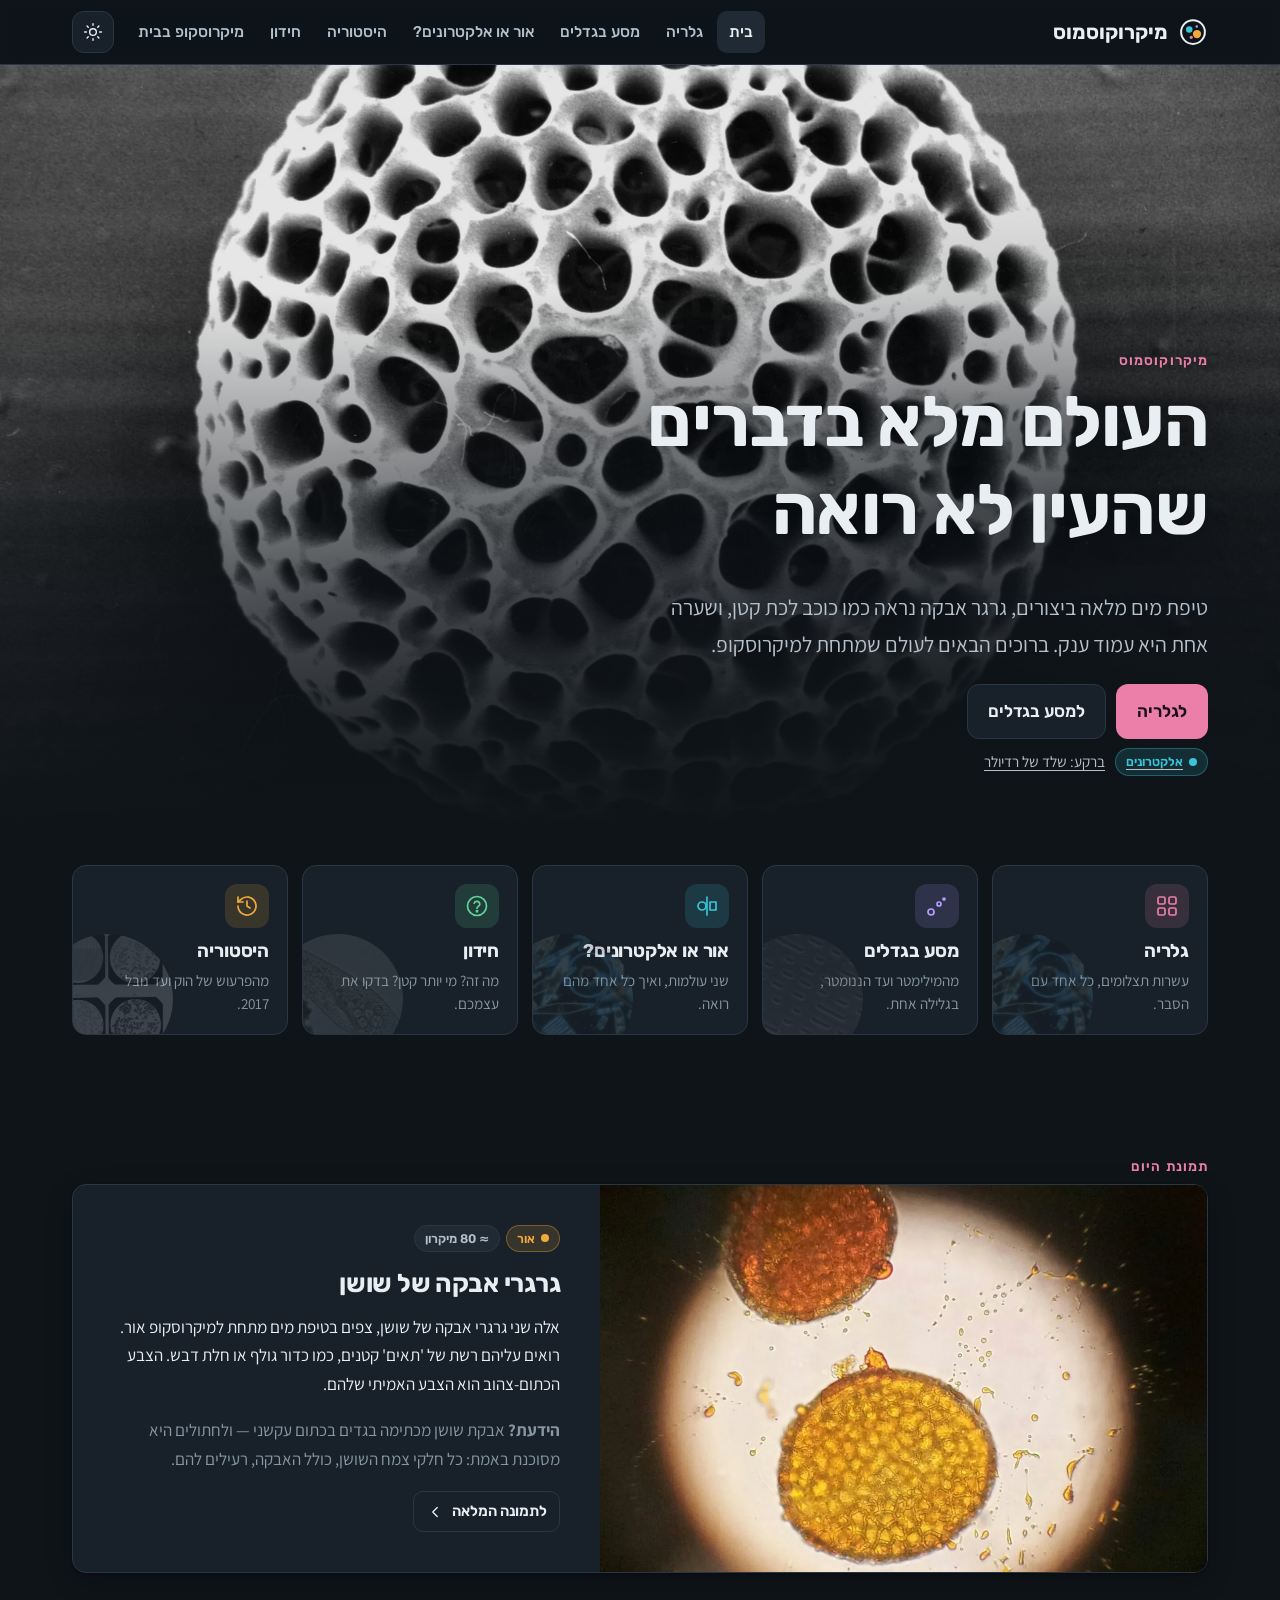
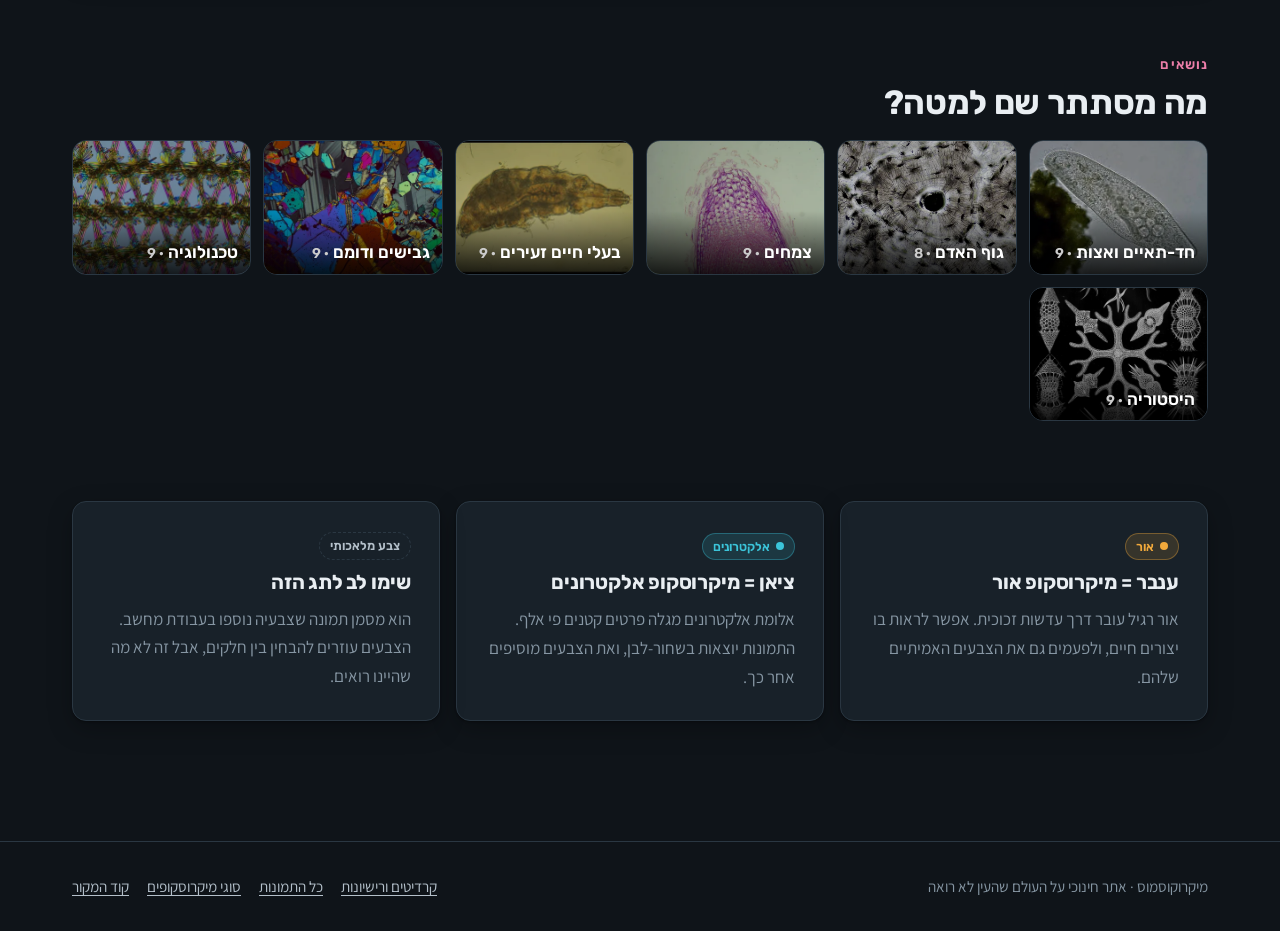
==== commit a8d76e96: "Performance: self-hosted fonts, early hero, layout-shift fixes; OG image; larger sources Co-Authored" ====
--- a/index.html
+++ b/index.html
@@ -10,12 +10,12 @@
 <meta property="og:locale" content="he_IL">
 <meta property="og:title" content="מיקרוקוסמוס — העולם שהעין לא רואה">
 <meta property="og:description" content="תצלומי מיקרוסקופ מרהיבים עם הסברים בעברית, מסע מהמילימטר לננומטר, וחידון.">
-<meta property="og:image" content="img/og-default.jpg">
+<meta property="og:image" content="https://nadaval56.github.io/microscope/img/og-default.jpg">
 <meta name="twitter:card" content="summary_large_image">
 <link rel="icon" href="img/favicon.svg" type="image/svg+xml">
-<link rel="preconnect" href="https://fonts.googleapis.com">
-<link rel="preconnect" href="https://fonts.gstatic.com" crossorigin>
-<link rel="stylesheet" href="https://fonts.googleapis.com/css2?family=Assistant:wght@400;600;700&family=Rubik:wght@500;600;700&display=swap">
+<link rel="preload" href="fonts/assistant-hebrew.woff2" as="font" type="font/woff2" crossorigin>
+<link rel="preload" href="fonts/rubik-hebrew.woff2" as="font" type="font/woff2" crossorigin>
+<link rel="stylesheet" href="css/fonts.css">
 <link rel="stylesheet" href="css/style.css">
 <link rel="preload" href="data/images.json" as="fetch" crossorigin>
 <script>try{var t=JSON.parse(localStorage.getItem('mk:theme'))}catch(e){}document.documentElement.dataset.theme=t||'dark';</script>
@@ -26,7 +26,16 @@
 <header id="site-header"></header>
 <main id="main">
   <section class="hero" aria-labelledby="hero-title">
-    <div class="hero-media" id="hero-media"></div>
+    <div class="hero-media" id="hero-media"><script>
+      // Pick the hero before any JS module loads so the browser fetches it immediately (LCP).
+      // Keep in sync with scripts/featured.json (ids from scripts/id_map.json).
+      (function () {
+        var H = [['m072', 1200], ['m306', 1920], ['m319', 1920], ['m170', 1200], ['m298', 1920], ['m336', 1920]]; // [id, largest variant]
+        var pick = H[Math.floor(Math.random() * H.length)], id = window.__heroId = pick[0];
+        var w = [400, 1200, 1920].filter(function (n) { return n <= pick[1]; }).map(function (n) { return 'img/micro/' + id + '-' + n + '.webp ' + n + 'w'; }).join(', ');
+        document.write('<img src="img/micro/' + id + '-1200.webp" srcset="' + w + '" sizes="100vw" alt="" fetchpriority="high" class="loaded">');
+      })();
+    </script></div>
     <div class="container hero-content">
       <span class="eyebrow">מיקרוקוסמוס</span>
       <h1 id="hero-title">העולם מלא בדברים שהעין לא רואה</h1>
--- a/css/fonts.css
+++ b/css/fonts.css
@@ -0,0 +1,5 @@
+/* Self-hosted Google Fonts (SIL Open Font License). Variable fonts: one file covers all weights. */
+@font-face { font-family: "Assistant"; font-style: normal; font-weight: 400 700; font-display: swap; src: url(../fonts/assistant-hebrew.woff2) format("woff2"); unicode-range: U+0307-0308, U+0590-05FF, U+200C-2010, U+20AA, U+25CC, U+FB1D-FB4F; }
+@font-face { font-family: "Assistant"; font-style: normal; font-weight: 400 700; font-display: swap; src: url(../fonts/assistant-latin.woff2) format("woff2"); unicode-range: U+0000-00FF, U+0131, U+0152-0153, U+02BB-02BC, U+02C6, U+02DA, U+02DC, U+0304, U+0308, U+0329, U+2000-206F, U+20AC, U+2122, U+2191, U+2193, U+2212, U+2215, U+FEFF, U+FFFD; }
+@font-face { font-family: "Rubik"; font-style: normal; font-weight: 500 700; font-display: swap; src: url(../fonts/rubik-hebrew.woff2) format("woff2"); unicode-range: U+0307-0308, U+0590-05FF, U+200C-2010, U+20AA, U+25CC, U+FB1D-FB4F; }
+@font-face { font-family: "Rubik"; font-style: normal; font-weight: 500 700; font-display: swap; src: url(../fonts/rubik-latin.woff2) format("woff2"); unicode-range: U+0000-00FF, U+0131, U+0152-0153, U+02BB-02BC, U+02C6, U+02DA, U+02DC, U+0304, U+0308, U+0329, U+2000-206F, U+20AC, U+2122, U+2191, U+2193, U+2212, U+2215, U+FEFF, U+FFFD; }
--- a/css/style.css
+++ b/css/style.css
@@ -431,12 +431,15 @@
 
 /* ----------------------------------------------------------------- history */
 .tl-filters { display: flex; flex-wrap: wrap; gap: 8px; margin-bottom: 24px; }
-.timeline { position: relative; padding: 10px 0; }
-.timeline::before { content: ""; position: absolute; top: 0; bottom: 0; inset-inline-start: 50%; width: 2px; background: var(--border); transform: translateX(50%); }
-.tl-item { position: relative; width: 50%; padding-inline-end: 36px; margin-bottom: 26px; }
-.tl-item.photography { margin-inline-start: 50%; padding-inline-end: 0; padding-inline-start: 36px; }
-.tl-item::before { content: ""; position: absolute; top: 22px; inset-inline-end: -8px; width: 14px; height: 14px; border-radius: 50%; background: var(--tl, var(--brand)); border: 3px solid var(--bg); z-index: 1; }
-.tl-item.photography::before { inset-inline-end: auto; inset-inline-start: -6px; }
+.timeline { position: relative; display: grid; grid-template-columns: 1fr 1fr; gap: 0 64px; align-items: start; }
+.timeline::before { content: ""; position: absolute; top: 0; bottom: 0; left: 50%; width: 2px; margin-left: -1px; background: var(--border); }
+.tl-col { display: flex; flex-direction: column; gap: 26px; }
+.tl-col + .tl-col { padding-top: 90px; }
+.tl-item { position: relative; }
+.tl-item::before { content: ""; position: absolute; top: 22px; width: 14px; height: 14px; border-radius: 50%; background: var(--tl, var(--brand)); border: 3px solid var(--bg); z-index: 1; }
+.tl-col:first-child .tl-item::before { inset-inline-end: -41px; }
+.tl-col + .tl-col .tl-item::before { inset-inline-start: -41px; }
+.tl-track { font-size: .78rem; font-weight: 700; font-family: var(--font-head); color: var(--brand); margin-inline-start: 8px; vertical-align: middle; }
 .tl-item .card { border-top: 3px solid var(--tl, var(--brand)); }
 .tl-item .tl-img { aspect-ratio: 16/9; background: #000; overflow: hidden; }
 .tl-item .tl-img img { width: 100%; height: 100%; object-fit: cover; }
@@ -457,9 +460,10 @@
 .track-legend span { display: inline-flex; gap: 8px; align-items: center; }
 .track-legend i { width: 12px; height: 12px; border-radius: 50%; display: inline-block; }
 @media (max-width: 760px) {
-  .timeline::before { inset-inline-start: 8px; transform: none; }
-  .tl-item, .tl-item.photography { width: auto; margin-inline-start: 0; padding-inline-start: 34px; padding-inline-end: 0; }
-  .tl-item::before, .tl-item.photography::before { inset-inline-start: 2px; inset-inline-end: auto; }
+  .timeline { grid-template-columns: 1fr; padding-inline-start: 30px; }
+  .timeline::before { left: auto; inset-inline-start: 8px; margin: 0; }
+  .tl-col + .tl-col { padding-top: 0; }
+  .tl-col:first-child .tl-item::before, .tl-col + .tl-col .tl-item::before { inset-inline-start: -28px; inset-inline-end: auto; }
 }
 
 /* ------------------------------------------------------------------- quiz */
@@ -521,10 +525,10 @@
 /* ------------------------------------------------------------------- scale */
 .scale-page { position: relative; }
 .scale-hud {
-  position: sticky; top: calc(var(--header-h) + 10px); z-index: 20; display: flex; justify-content: center; pointer-events: none; height: 0;
+  position: sticky; top: calc(var(--header-h) + 10px); z-index: 45; display: flex; justify-content: center; pointer-events: none; height: 0;
 }
 .scale-hud .hud {
-  pointer-events: auto; display: flex; align-items: center; gap: 14px; background: color-mix(in srgb, var(--surface) 88%, transparent); backdrop-filter: blur(10px);
+  pointer-events: auto; display: flex; align-items: center; gap: 14px; background: var(--surface); height: 54px;
   border: 1px solid var(--border); border-radius: 999px; padding: 8px 10px 8px 18px; box-shadow: var(--shadow-lg); flex-wrap: nowrap;
 }
 .hud-size { font-family: var(--font-head); font-weight: 700; font-size: 1.3rem; min-width: 7.5em; text-align: center; font-variant-numeric: tabular-nums; }
@@ -532,7 +536,7 @@
 .hud input[type=range] { width: min(36vw, 260px); direction: ltr; accent-color: var(--brand); }
 .scale-track { position: relative; margin-top: 70px; }
 .scale-axis { position: absolute; top: 0; bottom: 0; left: 50%; width: 4px; margin-left: -2px; border-radius: 2px; background: linear-gradient(to bottom, var(--light) 0%, var(--light) var(--abbe, 70%), var(--electron) var(--abbe, 70%), var(--probe) 100%); opacity: .6; }
-.scale-tick { position: absolute; left: 50%; transform: translate(-50%, -50%); font-family: var(--font-head); font-size: .85rem; font-weight: 700; color: var(--text-3); background: var(--bg); padding: 2px 8px; border-radius: 999px; border: 1px solid var(--border); z-index: 2; white-space: nowrap; direction: ltr; }
+.scale-tick { position: absolute; left: 50%; transform: translate(-50%, -50%); font-family: var(--font-head); font-size: .85rem; font-weight: 700; color: var(--text-3); background: var(--bg); padding: 2px 8px; border-radius: 999px; border: 1px solid var(--border); z-index: 2; white-space: nowrap; }
 .scale-tick.minor { font-size: .72rem; font-weight: 500; opacity: .75; }
 .scale-limit { position: absolute; inset-inline: 0; height: 0; border-top: 2px dashed var(--lim); z-index: 1; }
 .scale-limit .lbl { position: absolute; top: -14px; inset-inline-start: 0; background: var(--bg); color: var(--lim); font-family: var(--font-head); font-weight: 700; font-size: .9rem; padding: 2px 10px; border: 1px solid var(--lim); border-radius: 999px; }
@@ -550,7 +554,7 @@
 .scale-item .sc-txt span { font-size: .85rem; color: var(--text-3); }
 .scale-item.ref .sc-card { border-style: dashed; background: var(--bg-2); }
 .scale-item .sc-txt .ref-tag { color: var(--brand); font-weight: 700; font-size: .75rem; }
-.unit-toast { position: fixed; bottom: 22px; left: 50%; translate: -50% 0; z-index: 40; max-width: min(92vw, 520px); background: var(--text); color: var(--bg); padding: 12px 18px; border-radius: 14px; box-shadow: var(--shadow-lg); font-size: 1rem; line-height: 1.5; opacity: 0; transform: translateY(20px); transition: opacity .4s, transform .4s var(--ease); pointer-events: none; }
+.unit-toast { position: fixed; bottom: 22px; left: 50%; translate: -50% 0; z-index: 40; width: max-content; max-width: min(92vw, 520px); background: var(--text); color: var(--bg); padding: 12px 18px; border-radius: 14px; box-shadow: var(--shadow-lg); font-size: 1rem; line-height: 1.5; opacity: 0; transform: translateY(20px); transition: opacity .4s, transform .4s var(--ease); pointer-events: none; }
 .unit-toast.show { opacity: 1; transform: none; }
 .unit-toast b { font-family: var(--font-head); }
 @media (max-width: 700px) {
@@ -558,7 +562,8 @@
   .hud-size { font-size: 1.05rem; min-width: 6.5em; }
   .scale-hud .hud { padding: 6px 8px 6px 12px; gap: 8px; }
   .hud .hud-unit { display: none; }
-  .scale-limit .lbl { inset-inline-start: 0; max-width: calc(100% - 60px); }
+  .scale-limit .lbl { inset-inline-start: 0; max-width: calc(100% - 90px); }
+  .scale-tick { font-size: .72rem; padding: 1px 6px; }
 }
 
 /* ------------------------------------------------------------------- misc */
@@ -590,3 +595,11 @@
   *, *::before, *::after { animation-duration: .001ms !important; animation-iteration-count: 1 !important; transition-duration: .001ms !important; scroll-behavior: auto !important; }
   .hero-media img { transform: none; }
 }
+
+/* Reserve space for JS-rendered chrome and content to avoid layout shift */
+#site-header { display: block; min-height: calc(var(--header-h) + 1px); position: sticky; top: 0; z-index: 50; }
+#grid:has(.loading) { min-height: 120vh; }
+.hero-caption { min-height: 30px; }
+.gates:empty { min-height: 360px; }
+.timeline:has(.loading) { min-height: 150vh; }
+.quiz-shell { min-height: calc(100vh - var(--header-h)); }
